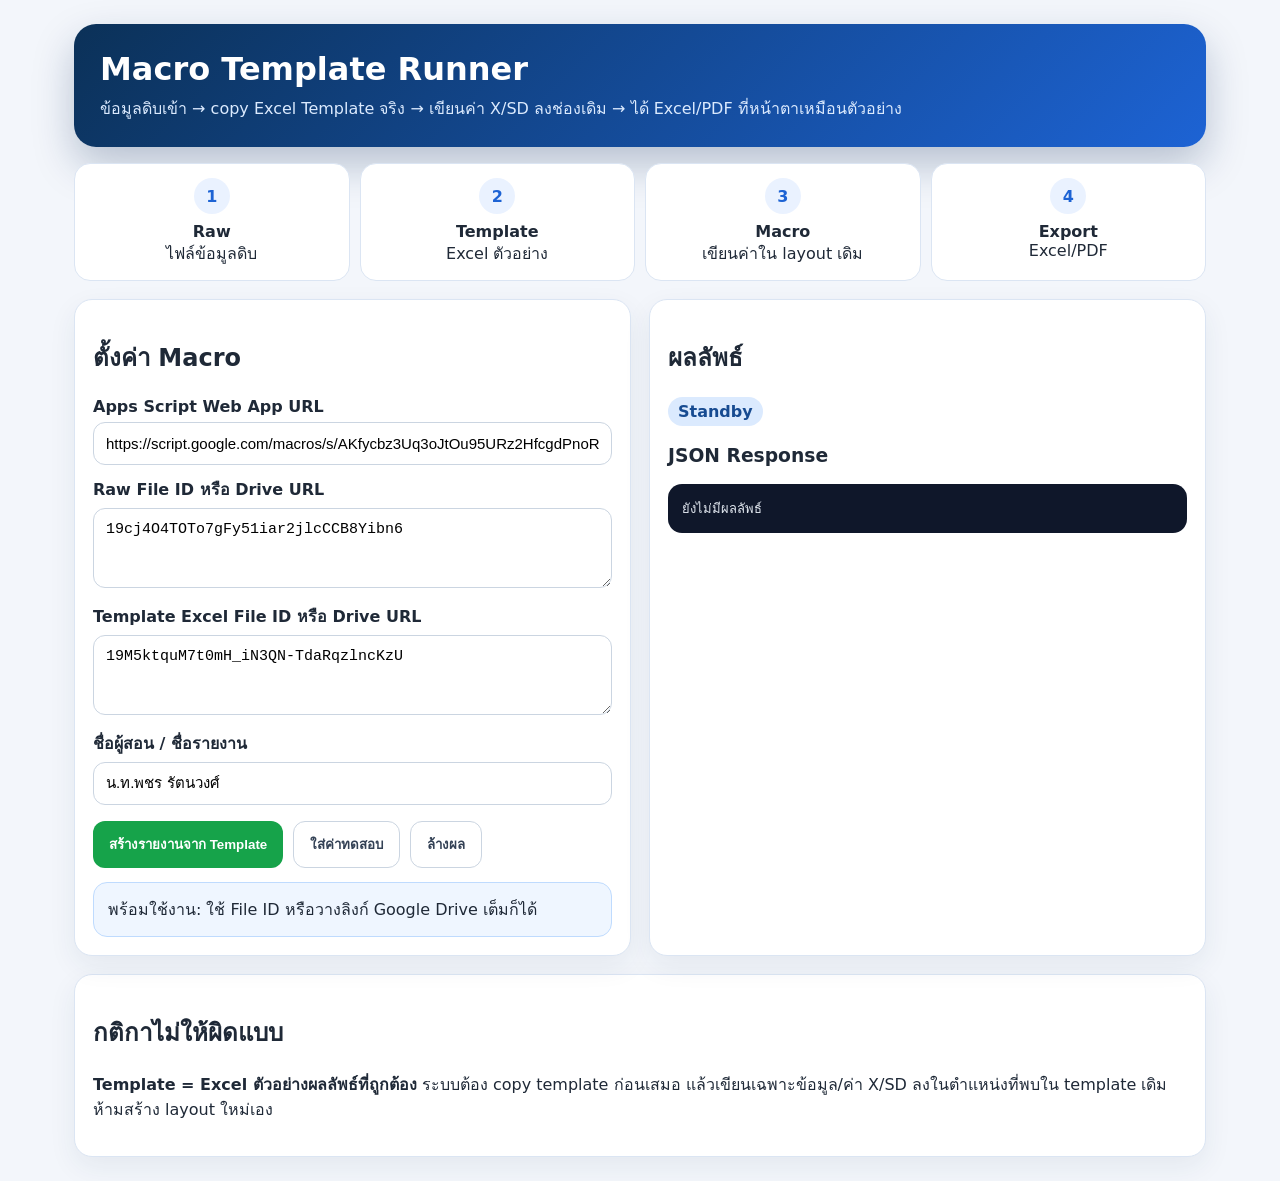
==== macro-runner.html @ 557ad729 "Add web macro runner for template automation" ====
<!doctype html>
<html lang="th">
<head>
<meta charset="utf-8">
<meta name="viewport" content="width=device-width,initial-scale=1">
<title>RTAFNC Macro Template Runner</title>
<style>
:root{--nav:#0b3158;--blue:#1d63d4;--bg:#f3f6fb;--card:#fff;--line:#dbe5f3;--text:#1f2937;--muted:#64748b;--ok:#16a34a;--warn:#d97706;--bad:#dc2626}*{box-sizing:border-box}body{margin:0;background:var(--bg);font-family:system-ui,-apple-system,"Segoe UI",Tahoma,sans-serif;color:var(--text)}.wrap{max-width:1180px;margin:0 auto;padding:24px}.hero{background:linear-gradient(135deg,#0b3158,#1d63d4);color:#fff;border-radius:22px;padding:26px;box-shadow:0 18px 40px rgba(9,40,88,.25)}h1{margin:0 0 8px;font-size:32px}.hero p{margin:0;color:#dbeafe}.grid{display:grid;grid-template-columns:1fr 1fr;gap:18px;margin-top:18px}.card{background:var(--card);border:1px solid var(--line);border-radius:18px;padding:18px;box-shadow:0 10px 28px rgba(30,55,90,.07)}label{display:block;font-weight:800;margin:12px 0 6px}input,textarea{width:100%;padding:12px;border:1px solid #cbd5e1;border-radius:12px;font-size:15px}textarea{min-height:80px}.btns{display:flex;gap:10px;flex-wrap:wrap;margin-top:16px}.btn{border:0;border-radius:12px;background:var(--blue);color:white;font-weight:900;padding:12px 16px;cursor:pointer}.btn.sec{background:white;color:#334155;border:1px solid #cbd5e1}.btn.ok{background:var(--ok)}.status{padding:14px;border-radius:14px;background:#eff6ff;border:1px solid #bfdbfe;margin-top:14px}.status.ok{background:#ecfdf5;border-color:#86efac}.status.warn{background:#fffbeb;border-color:#fcd34d}.status.bad{background:#fef2f2;border-color:#fecaca}.pill{display:inline-block;border-radius:999px;padding:5px 10px;background:#dbeafe;color:#174b91;font-weight:800}.result a{display:inline-block;margin:6px 8px 6px 0}.pre{background:#0f172a;color:#e2e8f0;border-radius:14px;padding:14px;overflow:auto;max-height:360px}.steps{display:grid;grid-template-columns:repeat(4,1fr);gap:10px;margin-top:16px}.step{background:#fff;border:1px solid var(--line);border-radius:16px;padding:14px;text-align:center}.step b{display:block}.step i{display:inline-grid;place-items:center;width:36px;height:36px;border-radius:50%;background:#eaf2ff;color:#1d63d4;font-style:normal;font-weight:900;margin-bottom:8px}@media(max-width:850px){.grid,.steps{grid-template-columns:1fr}}
</style>
</head>
<body>
<div class="wrap">
  <section class="hero">
    <h1>Macro Template Runner</h1>
    <p>ข้อมูลดิบเข้า → copy Excel Template จริง → เขียนค่า X/SD ลงช่องเดิม → ได้ Excel/PDF ที่หน้าตาเหมือนตัวอย่าง</p>
  </section>
  <div class="steps">
    <div class="step"><i>1</i><b>Raw</b><span>ไฟล์ข้อมูลดิบ</span></div>
    <div class="step"><i>2</i><b>Template</b><span>Excel ตัวอย่าง</span></div>
    <div class="step"><i>3</i><b>Macro</b><span>เขียนค่าใน layout เดิม</span></div>
    <div class="step"><i>4</i><b>Export</b><span>Excel/PDF</span></div>
  </div>
  <div class="grid">
    <div class="card">
      <h2>ตั้งค่า Macro</h2>
      <label>Apps Script Web App URL</label>
      <input id="backend" value="https://script.google.com/macros/s/AKfycbz3Uq3oJtOu95URz2HfcgdPnoRYPdaJfFoRi1Eh9-9sRkTx-_iEODKFNN903N0BcVQq/exec">
      <label>Raw File ID หรือ Drive URL</label>
      <textarea id="rawId">19cj4O4TOTo7gFy51iar2jlcCCB8Yibn6</textarea>
      <label>Template Excel File ID หรือ Drive URL</label>
      <textarea id="templateId">19M5ktquM7t0mH_iN3QN-TdaRqzlncKzU</textarea>
      <label>ชื่อผู้สอน / ชื่อรายงาน</label>
      <input id="instructor" value="น.ท.พชร รัตนวงศ์">
      <div class="btns">
        <button class="btn ok" onclick="runMacro()">สร้างรายงานจาก Template</button>
        <button class="btn sec" onclick="fillDemo()">ใส่ค่าทดสอบ</button>
        <button class="btn sec" onclick="clearResult()">ล้างผล</button>
      </div>
      <div id="status" class="status">พร้อมใช้งาน: ใช้ File ID หรือวางลิงก์ Google Drive เต็มก็ได้</div>
    </div>
    <div class="card result">
      <h2>ผลลัพธ์</h2>
      <p><span class="pill" id="pill">Standby</span></p>
      <div id="links"></div>
      <h3>JSON Response</h3>
      <pre id="raw" class="pre">ยังไม่มีผลลัพธ์</pre>
    </div>
  </div>
  <div class="card" style="margin-top:18px">
    <h2>กติกาไม่ให้ผิดแบบ</h2>
    <p><b>Template = Excel ตัวอย่างผลลัพธ์ที่ถูกต้อง</b> ระบบต้อง copy template ก่อนเสมอ แล้วเขียนเฉพาะข้อมูล/ค่า X/SD ลงในตำแหน่งที่พบใน template เดิม ห้ามสร้าง layout ใหม่เอง</p>
  </div>
</div>
<script>
function setStatus(text,mode){const el=document.getElementById('status');el.textContent=text;el.className='status '+(mode||'')}
function setPill(text,ok){const el=document.getElementById('pill');el.textContent=text;el.style.background=ok?'#dcfce7':'#dbeafe';el.style.color=ok?'#166534':'#174b91'}
function jsonp(url,params){const cb='rtafnc_macro_'+Math.random().toString(36).slice(2);params.callback=cb;const q=new URLSearchParams(params);return new Promise((resolve,reject)=>{const s=document.createElement('script');const t=setTimeout(()=>{cleanup();reject(new Error('timeout'))},180000);function cleanup(){clearTimeout(t);delete window[cb];s.remove()}window[cb]=d=>{cleanup();resolve(d)};s.onerror=()=>{cleanup();reject(new Error('โหลด backend ไม่สำเร็จ'))};s.src=url+'?'+q.toString();document.body.appendChild(s)})}
async function runMacro(){try{setStatus('กำลังรัน macro: copy template → อ่าน raw → เขียนค่า → export PDF','warn');setPill('Processing',false);document.getElementById('links').innerHTML='';const data=await jsonp(document.getElementById('backend').value.trim(),{action:'macrotemplatev1',rawId:document.getElementById('rawId').value.trim(),templateId:document.getElementById('templateId').value.trim(),instructor:document.getElementById('instructor').value.trim()});document.getElementById('raw').textContent=JSON.stringify(data,null,2);if(data.ok&&data.status==='SUCCESS'){setStatus('SUCCESS: สร้างรายงานจาก Excel Template แล้ว','ok');setPill('SUCCESS',true);document.getElementById('links').innerHTML=`<a class="btn" href="${data.outputSpreadsheetUrl}" target="_blank">เปิด Excel/Sheet</a><a class="btn sec" href="${data.pdfUrl}" target="_blank">เปิด PDF</a><p>เขียนแถว: ${data.written&&data.written.rowsWritten||0} / ข้อทั้งหมด: ${data.items||0} / ผู้ตอบ: ${data.respondents||0}</p>`}else{setStatus('REVIEW: '+(data.error||'ไม่สำเร็จ'), 'bad');setPill('REVIEW',false)}}catch(e){document.getElementById('raw').textContent=String(e&&e.stack?e.stack:e);setStatus('ERROR: '+e.message,'bad');setPill('ERROR',false)}}
function fillDemo(){document.getElementById('rawId').value='19cj4O4TOTo7gFy51iar2jlcCCB8Yibn6';document.getElementById('templateId').value='19M5ktquM7t0mH_iN3QN-TdaRqzlncKzU';document.getElementById('instructor').value='น.ท.พชร รัตนวงศ์'}
function clearResult(){document.getElementById('links').innerHTML='';document.getElementById('raw').textContent='ยังไม่มีผลลัพธ์';setStatus('พร้อมใช้งาน','');setPill('Standby',false)}
</script>
</body>
</html>
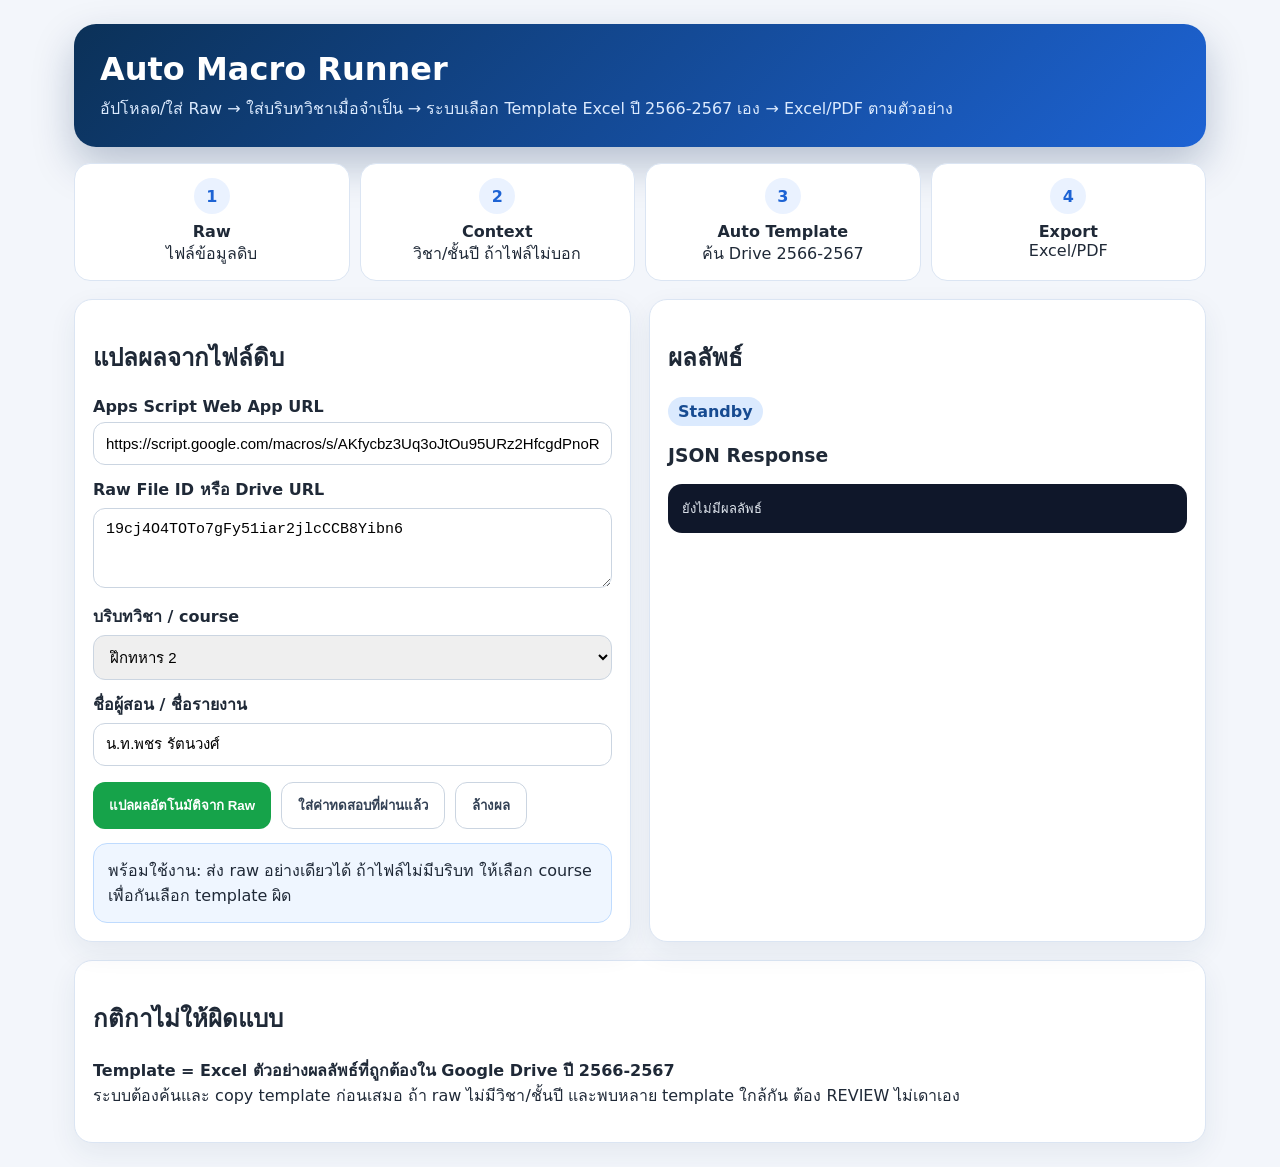
==== commit ccacf8a6: "Switch macro runner to auto raw workflow" ====
--- a/macro-runner.html
+++ b/macro-runner.html
@@ -1,63 +1,26 @@
 <!doctype html>
 <html lang="th">
 <head>
-<meta charset="utf-8">
-<meta name="viewport" content="width=device-width,initial-scale=1">
-<title>RTAFNC Macro Template Runner</title>
+<meta charset="utf-8"><meta name="viewport" content="width=device-width,initial-scale=1">
+<title>RTAFNC Auto Macro Runner</title>
 <style>
-:root{--nav:#0b3158;--blue:#1d63d4;--bg:#f3f6fb;--card:#fff;--line:#dbe5f3;--text:#1f2937;--muted:#64748b;--ok:#16a34a;--warn:#d97706;--bad:#dc2626}*{box-sizing:border-box}body{margin:0;background:var(--bg);font-family:system-ui,-apple-system,"Segoe UI",Tahoma,sans-serif;color:var(--text)}.wrap{max-width:1180px;margin:0 auto;padding:24px}.hero{background:linear-gradient(135deg,#0b3158,#1d63d4);color:#fff;border-radius:22px;padding:26px;box-shadow:0 18px 40px rgba(9,40,88,.25)}h1{margin:0 0 8px;font-size:32px}.hero p{margin:0;color:#dbeafe}.grid{display:grid;grid-template-columns:1fr 1fr;gap:18px;margin-top:18px}.card{background:var(--card);border:1px solid var(--line);border-radius:18px;padding:18px;box-shadow:0 10px 28px rgba(30,55,90,.07)}label{display:block;font-weight:800;margin:12px 0 6px}input,textarea{width:100%;padding:12px;border:1px solid #cbd5e1;border-radius:12px;font-size:15px}textarea{min-height:80px}.btns{display:flex;gap:10px;flex-wrap:wrap;margin-top:16px}.btn{border:0;border-radius:12px;background:var(--blue);color:white;font-weight:900;padding:12px 16px;cursor:pointer}.btn.sec{background:white;color:#334155;border:1px solid #cbd5e1}.btn.ok{background:var(--ok)}.status{padding:14px;border-radius:14px;background:#eff6ff;border:1px solid #bfdbfe;margin-top:14px}.status.ok{background:#ecfdf5;border-color:#86efac}.status.warn{background:#fffbeb;border-color:#fcd34d}.status.bad{background:#fef2f2;border-color:#fecaca}.pill{display:inline-block;border-radius:999px;padding:5px 10px;background:#dbeafe;color:#174b91;font-weight:800}.result a{display:inline-block;margin:6px 8px 6px 0}.pre{background:#0f172a;color:#e2e8f0;border-radius:14px;padding:14px;overflow:auto;max-height:360px}.steps{display:grid;grid-template-columns:repeat(4,1fr);gap:10px;margin-top:16px}.step{background:#fff;border:1px solid var(--line);border-radius:16px;padding:14px;text-align:center}.step b{display:block}.step i{display:inline-grid;place-items:center;width:36px;height:36px;border-radius:50%;background:#eaf2ff;color:#1d63d4;font-style:normal;font-weight:900;margin-bottom:8px}@media(max-width:850px){.grid,.steps{grid-template-columns:1fr}}
+:root{--nav:#0b3158;--blue:#1d63d4;--bg:#f3f6fb;--card:#fff;--line:#dbe5f3;--text:#1f2937;--ok:#16a34a;--warn:#d97706;--bad:#dc2626}*{box-sizing:border-box}body{margin:0;background:var(--bg);font-family:system-ui,-apple-system,"Segoe UI",Tahoma,sans-serif;color:var(--text)}.wrap{max-width:1180px;margin:0 auto;padding:24px}.hero{background:linear-gradient(135deg,#0b3158,#1d63d4);color:#fff;border-radius:22px;padding:26px;box-shadow:0 18px 40px rgba(9,40,88,.25)}h1{margin:0 0 8px;font-size:32px}.hero p{margin:0;color:#dbeafe}.grid{display:grid;grid-template-columns:1fr 1fr;gap:18px;margin-top:18px}.card{background:var(--card);border:1px solid var(--line);border-radius:18px;padding:18px;box-shadow:0 10px 28px rgba(30,55,90,.07)}label{display:block;font-weight:800;margin:12px 0 6px}input,textarea,select{width:100%;padding:12px;border:1px solid #cbd5e1;border-radius:12px;font-size:15px}textarea{min-height:80px}.btns{display:flex;gap:10px;flex-wrap:wrap;margin-top:16px}.btn{border:0;border-radius:12px;background:var(--blue);color:white;font-weight:900;padding:12px 16px;cursor:pointer;text-decoration:none;display:inline-block}.btn.sec{background:white;color:#334155;border:1px solid #cbd5e1}.btn.ok{background:var(--ok)}.status{padding:14px;border-radius:14px;background:#eff6ff;border:1px solid #bfdbfe;margin-top:14px}.status.ok{background:#ecfdf5;border-color:#86efac}.status.warn{background:#fffbeb;border-color:#fcd34d}.status.bad{background:#fef2f2;border-color:#fecaca}.pill{display:inline-block;border-radius:999px;padding:5px 10px;background:#dbeafe;color:#174b91;font-weight:800}.result a{display:inline-block;margin:6px 8px 6px 0}.pre{background:#0f172a;color:#e2e8f0;border-radius:14px;padding:14px;overflow:auto;max-height:360px}.steps{display:grid;grid-template-columns:repeat(4,1fr);gap:10px;margin-top:16px}.step{background:#fff;border:1px solid var(--line);border-radius:16px;padding:14px;text-align:center}.step b{display:block}.step i{display:inline-grid;place-items:center;width:36px;height:36px;border-radius:50%;background:#eaf2ff;color:#1d63d4;font-style:normal;font-weight:900;margin-bottom:8px}@media(max-width:850px){.grid,.steps{grid-template-columns:1fr}}
 </style>
 </head>
 <body>
 <div class="wrap">
-  <section class="hero">
-    <h1>Macro Template Runner</h1>
-    <p>ข้อมูลดิบเข้า → copy Excel Template จริง → เขียนค่า X/SD ลงช่องเดิม → ได้ Excel/PDF ที่หน้าตาเหมือนตัวอย่าง</p>
-  </section>
-  <div class="steps">
-    <div class="step"><i>1</i><b>Raw</b><span>ไฟล์ข้อมูลดิบ</span></div>
-    <div class="step"><i>2</i><b>Template</b><span>Excel ตัวอย่าง</span></div>
-    <div class="step"><i>3</i><b>Macro</b><span>เขียนค่าใน layout เดิม</span></div>
-    <div class="step"><i>4</i><b>Export</b><span>Excel/PDF</span></div>
-  </div>
-  <div class="grid">
-    <div class="card">
-      <h2>ตั้งค่า Macro</h2>
-      <label>Apps Script Web App URL</label>
-      <input id="backend" value="https://script.google.com/macros/s/AKfycbz3Uq3oJtOu95URz2HfcgdPnoRYPdaJfFoRi1Eh9-9sRkTx-_iEODKFNN903N0BcVQq/exec">
-      <label>Raw File ID หรือ Drive URL</label>
-      <textarea id="rawId">19cj4O4TOTo7gFy51iar2jlcCCB8Yibn6</textarea>
-      <label>Template Excel File ID หรือ Drive URL</label>
-      <textarea id="templateId">19M5ktquM7t0mH_iN3QN-TdaRqzlncKzU</textarea>
-      <label>ชื่อผู้สอน / ชื่อรายงาน</label>
-      <input id="instructor" value="น.ท.พชร รัตนวงศ์">
-      <div class="btns">
-        <button class="btn ok" onclick="runMacro()">สร้างรายงานจาก Template</button>
-        <button class="btn sec" onclick="fillDemo()">ใส่ค่าทดสอบ</button>
-        <button class="btn sec" onclick="clearResult()">ล้างผล</button>
-      </div>
-      <div id="status" class="status">พร้อมใช้งาน: ใช้ File ID หรือวางลิงก์ Google Drive เต็มก็ได้</div>
-    </div>
-    <div class="card result">
-      <h2>ผลลัพธ์</h2>
-      <p><span class="pill" id="pill">Standby</span></p>
-      <div id="links"></div>
-      <h3>JSON Response</h3>
-      <pre id="raw" class="pre">ยังไม่มีผลลัพธ์</pre>
-    </div>
-  </div>
-  <div class="card" style="margin-top:18px">
-    <h2>กติกาไม่ให้ผิดแบบ</h2>
-    <p><b>Template = Excel ตัวอย่างผลลัพธ์ที่ถูกต้อง</b> ระบบต้อง copy template ก่อนเสมอ แล้วเขียนเฉพาะข้อมูล/ค่า X/SD ลงในตำแหน่งที่พบใน template เดิม ห้ามสร้าง layout ใหม่เอง</p>
-  </div>
+<section class="hero"><h1>Auto Macro Runner</h1><p>อัปโหลด/ใส่ Raw → ใส่บริบทวิชาเมื่อจำเป็น → ระบบเลือก Template Excel ปี 2566-2567 เอง → Excel/PDF ตามตัวอย่าง</p></section>
+<div class="steps"><div class="step"><i>1</i><b>Raw</b><span>ไฟล์ข้อมูลดิบ</span></div><div class="step"><i>2</i><b>Context</b><span>วิชา/ชั้นปี ถ้าไฟล์ไม่บอก</span></div><div class="step"><i>3</i><b>Auto Template</b><span>ค้น Drive 2566-2567</span></div><div class="step"><i>4</i><b>Export</b><span>Excel/PDF</span></div></div>
+<div class="grid"><div class="card"><h2>แปลผลจากไฟล์ดิบ</h2><label>Apps Script Web App URL</label><input id="backend" value="https://script.google.com/macros/s/AKfycbz3Uq3oJtOu95URz2HfcgdPnoRYPdaJfFoRi1Eh9-9sRkTx-_iEODKFNN903N0BcVQq/exec"><label>Raw File ID หรือ Drive URL</label><textarea id="rawId">19cj4O4TOTo7gFy51iar2jlcCCB8Yibn6</textarea><label>บริบทวิชา / course</label><select id="course"><option value="">ไม่ระบุ — ถ้าไม่ชัดให้ REVIEW</option><option selected>ฝึกทหาร 2</option><option>ฝึกทหาร 1</option><option>ฝึกทหาร 3</option><option>ฝึกทหาร 4</option><option>นภาภิบาล</option><option>ประเมินรายวิชา</option></select><label>ชื่อผู้สอน / ชื่อรายงาน</label><input id="instructor" value="น.ท.พชร รัตนวงศ์"><div class="btns"><button class="btn ok" onclick="runAuto()">แปลผลอัตโนมัติจาก Raw</button><button class="btn sec" onclick="fillDemo()">ใส่ค่าทดสอบที่ผ่านแล้ว</button><button class="btn sec" onclick="clearResult()">ล้างผล</button></div><div id="status" class="status">พร้อมใช้งาน: ส่ง raw อย่างเดียวได้ ถ้าไฟล์ไม่มีบริบท ให้เลือก course เพื่อกันเลือก template ผิด</div></div>
+<div class="card result"><h2>ผลลัพธ์</h2><p><span class="pill" id="pill">Standby</span></p><div id="links"></div><h3>JSON Response</h3><pre id="raw" class="pre">ยังไม่มีผลลัพธ์</pre></div></div>
+<div class="card" style="margin-top:18px"><h2>กติกาไม่ให้ผิดแบบ</h2><p><b>Template = Excel ตัวอย่างผลลัพธ์ที่ถูกต้องใน Google Drive ปี 2566-2567</b><br>ระบบต้องค้นและ copy template ก่อนเสมอ ถ้า raw ไม่มีวิชา/ชั้นปี และพบหลาย template ใกล้กัน ต้อง REVIEW ไม่เดาเอง</p></div>
 </div>
 <script>
 function setStatus(text,mode){const el=document.getElementById('status');el.textContent=text;el.className='status '+(mode||'')}
 function setPill(text,ok){const el=document.getElementById('pill');el.textContent=text;el.style.background=ok?'#dcfce7':'#dbeafe';el.style.color=ok?'#166534':'#174b91'}
-function jsonp(url,params){const cb='rtafnc_macro_'+Math.random().toString(36).slice(2);params.callback=cb;const q=new URLSearchParams(params);return new Promise((resolve,reject)=>{const s=document.createElement('script');const t=setTimeout(()=>{cleanup();reject(new Error('timeout'))},180000);function cleanup(){clearTimeout(t);delete window[cb];s.remove()}window[cb]=d=>{cleanup();resolve(d)};s.onerror=()=>{cleanup();reject(new Error('โหลด backend ไม่สำเร็จ'))};s.src=url+'?'+q.toString();document.body.appendChild(s)})}
-async function runMacro(){try{setStatus('กำลังรัน macro: copy template → อ่าน raw → เขียนค่า → export PDF','warn');setPill('Processing',false);document.getElementById('links').innerHTML='';const data=await jsonp(document.getElementById('backend').value.trim(),{action:'macrotemplatev1',rawId:document.getElementById('rawId').value.trim(),templateId:document.getElementById('templateId').value.trim(),instructor:document.getElementById('instructor').value.trim()});document.getElementById('raw').textContent=JSON.stringify(data,null,2);if(data.ok&&data.status==='SUCCESS'){setStatus('SUCCESS: สร้างรายงานจาก Excel Template แล้ว','ok');setPill('SUCCESS',true);document.getElementById('links').innerHTML=`<a class="btn" href="${data.outputSpreadsheetUrl}" target="_blank">เปิด Excel/Sheet</a><a class="btn sec" href="${data.pdfUrl}" target="_blank">เปิด PDF</a><p>เขียนแถว: ${data.written&&data.written.rowsWritten||0} / ข้อทั้งหมด: ${data.items||0} / ผู้ตอบ: ${data.respondents||0}</p>`}else{setStatus('REVIEW: '+(data.error||'ไม่สำเร็จ'), 'bad');setPill('REVIEW',false)}}catch(e){document.getElementById('raw').textContent=String(e&&e.stack?e.stack:e);setStatus('ERROR: '+e.message,'bad');setPill('ERROR',false)}}
-function fillDemo(){document.getElementById('rawId').value='19cj4O4TOTo7gFy51iar2jlcCCB8Yibn6';document.getElementById('templateId').value='19M5ktquM7t0mH_iN3QN-TdaRqzlncKzU';document.getElementById('instructor').value='น.ท.พชร รัตนวงศ์'}
-function clearResult(){document.getElementById('links').innerHTML='';document.getElementById('raw').textContent='ยังไม่มีผลลัพธ์';setStatus('พร้อมใช้งาน','');setPill('Standby',false)}
+function jsonp(url,params){const cb='rtafnc_auto_'+Math.random().toString(36).slice(2);params.callback=cb;const q=new URLSearchParams(params);return new Promise((resolve,reject)=>{const s=document.createElement('script');const t=setTimeout(()=>{cleanup();reject(new Error('timeout'))},180000);function cleanup(){clearTimeout(t);delete window[cb];s.remove()}window[cb]=d=>{cleanup();resolve(d)};s.onerror=()=>{cleanup();reject(new Error('โหลด backend ไม่สำเร็จ'))};s.src=url+'?'+q.toString();document.body.appendChild(s)})}
+async function runAuto(){try{setStatus('กำลังแปลผล: อ่าน raw → เลือก template 2566-2567 → copy template → export','warn');setPill('Processing',false);links.innerHTML='';const data=await jsonp(backend.value.trim(),{action:'automacrofromrawv1',rawId:rawId.value.trim(),course:course.value.trim(),instructor:instructor.value.trim()});raw.textContent=JSON.stringify(data,null,2);if(data.ok&&data.status==='SUCCESS'){setStatus('SUCCESS: แปลผลตาม template อัตโนมัติแล้ว','ok');setPill('SUCCESS',true);links.innerHTML=`<a class="btn" href="${data.outputSpreadsheetUrl}" target="_blank">เปิด Excel/Sheet</a><a class="btn sec" href="${data.pdfUrl}" target="_blank">เปิด PDF</a><p>Template: ${data.templateFile||'-'}<br>Context: ${data.context||course.value||'-'}<br>เขียนแถว: ${data.written&&data.written.rowsWritten||0} / ข้อทั้งหมด: ${data.items||0} / ผู้ตอบ: ${data.respondents||0}</p>`}else{setStatus('REVIEW: '+(data.error||data.reason||'ไม่สำเร็จ'), 'bad');setPill('REVIEW',false)}}catch(e){raw.textContent=String(e&&e.stack?e.stack:e);setStatus('ERROR: '+e.message,'bad');setPill('ERROR',false)}}
+function fillDemo(){rawId.value='19cj4O4TOTo7gFy51iar2jlcCCB8Yibn6';course.value='ฝึกทหาร 2';instructor.value='น.ท.พชร รัตนวงศ์'}
+function clearResult(){links.innerHTML='';raw.textContent='ยังไม่มีผลลัพธ์';setStatus('พร้อมใช้งาน','');setPill('Standby',false)}
 </script>
-</body>
-</html>+</body></html>
